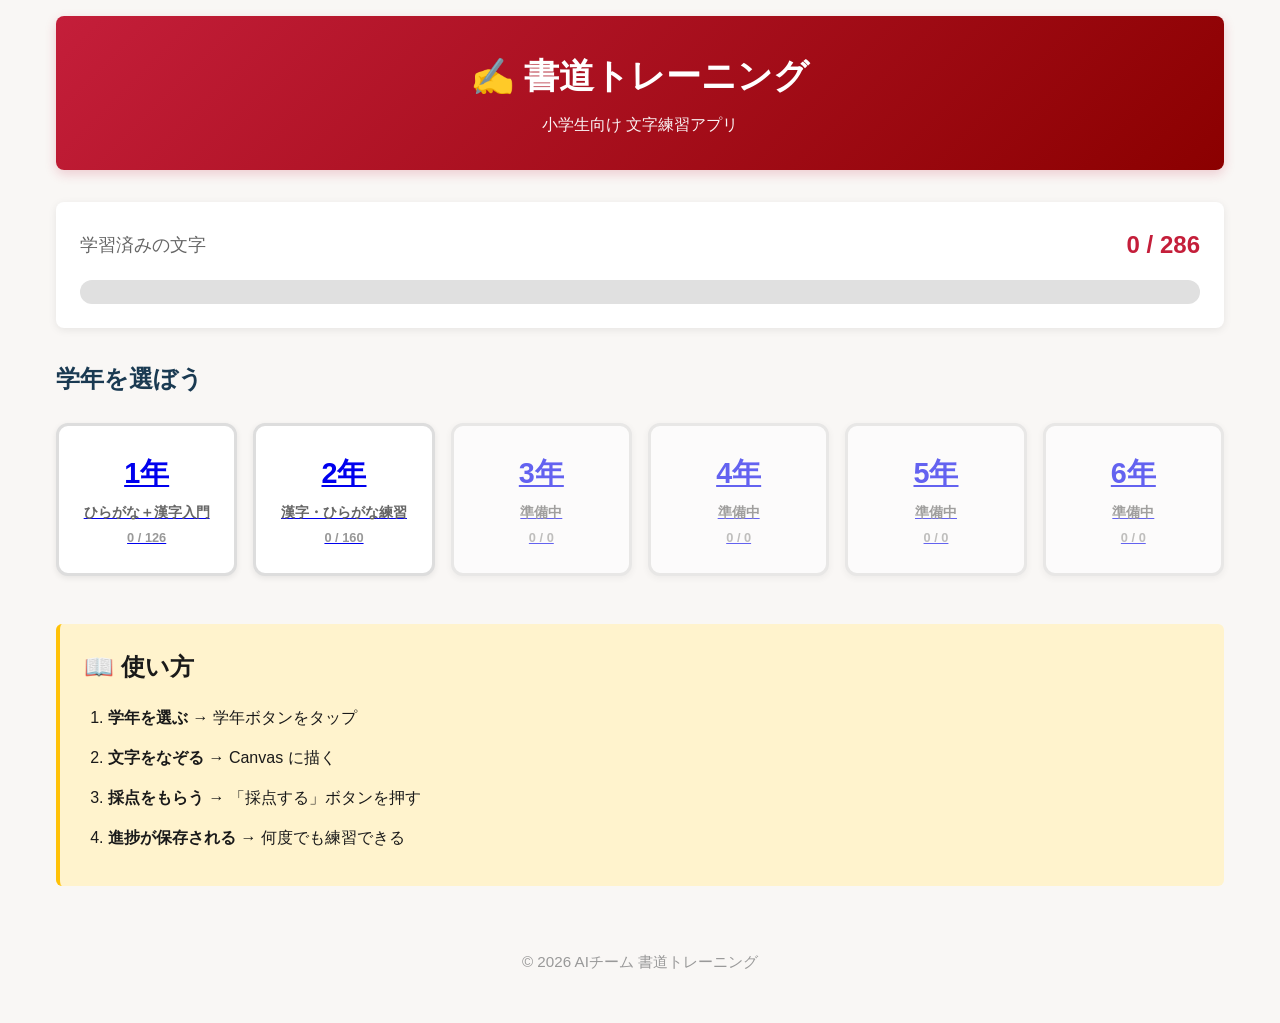
==== index.html @ a256efbf "初期化: 書道トレーニング MVP（Week 1-2 企画・設計フェーズ完了）" ====
<!DOCTYPE html>
<html lang="ja">
<head>
  <meta charset="utf-8">
  <meta name="viewport" content="width=device-width, initial-scale=1">
  <title>書道トレーニング | 小学生向け</title>
  <link rel="stylesheet" href="css/style.css">
</head>
<body>
  <div class="container">
    <header class="shodo-header">
      <h1>✍️ 書道トレーニング</h1>
      <p>小学生向け 文字練習アプリ</p>
    </header>

    <section class="progress-card">
      <div class="progress-stat">
        <span>学習済みの文字</span>
        <b id="statNum">0 / 0</b>
      </div>
      <div class="bar"><i id="barFill"></i></div>
    </section>

    <section class="grade-section">
      <h2>学年を選ぼう</h2>
      <div class="grade-grid" id="gradeGrid">
        <!-- JS で動的生成 -->
      </div>
    </section>

    <section class="tutorial-card">
      <h2>📖 使い方</h2>
      <ol>
        <li><strong>学年を選ぶ</strong> → 学年ボタンをタップ</li>
        <li><strong>文字をなぞる</strong> → Canvas に描く</li>
        <li><strong>採点をもらう</strong> → 「採点する」ボタンを押す</li>
        <li><strong>進捗が保存される</strong> → 何度でも練習できる</li>
      </ol>
    </section>

    <footer class="footer">
      <p>© 2026 AIチーム 書道トレーニング</p>
    </footer>
  </div>

  <script src="data/grades-meta.js"></script>
  <script src="js/storage.js"></script>
  <script src="js/dashboard.js"></script>
</body>
</html>
---- css/style.css ----
/*
 * 書道トレーニング スタイルシート
 * デザイン: 彩(Aya) UX/UIデザイナー
 * 小学生向け親しみやすい配色・大型ボタン・レスポンシブ対応
 */

* {
  margin: 0;
  padding: 0;
  box-sizing: border-box;
}

html {
  font-size: 16px;
}

body {
  font-family: "Yu Gothic", "Segoe UI", "Apple SD Gothic Neo", sans-serif;
  background-color: #f9f7f5;
  color: #1a1a1a;
  line-height: 1.6;
}

.container {
  max-width: 1200px;
  margin: 0 auto;
  padding: 1rem;
}

/* ========== ダッシュボード ========== */

.shodo-header {
  background: linear-gradient(135deg, #c41e3a 0%, #8b0000 100%);
  color: white;
  padding: 2rem 1.5rem;
  border-radius: 8px;
  text-align: center;
  margin-bottom: 2rem;
  box-shadow: 0 4px 12px rgba(196, 30, 58, 0.2);
}

.shodo-header h1 {
  font-size: 2.2rem;
  margin-bottom: 0.5rem;
}

.shodo-header p {
  font-size: 1rem;
  opacity: 0.95;
}

/* 進捗カード */
.progress-card {
  background: white;
  padding: 1.5rem;
  border-radius: 8px;
  margin-bottom: 2rem;
  box-shadow: 0 2px 8px rgba(0, 0, 0, 0.08);
}

.progress-stat {
  display: flex;
  justify-content: space-between;
  align-items: center;
  margin-bottom: 1rem;
  font-size: 1.1rem;
}

.progress-stat span {
  font-weight: 500;
  color: #666;
}

.progress-stat b {
  font-size: 1.5rem;
  color: #c41e3a;
}

.bar {
  width: 100%;
  height: 24px;
  background: #e0e0e0;
  border-radius: 12px;
  overflow: hidden;
}

.bar i {
  display: block;
  height: 100%;
  background: linear-gradient(90deg, #2d7d3a, #4db347);
  border-radius: 12px;
  width: 0%;
  transition: width 0.3s ease;
}

/* 学年セクション */
.grade-section {
  margin-bottom: 3rem;
}

.grade-section h2 {
  font-size: 1.5rem;
  margin-bottom: 1.5rem;
  color: #1a3a52;
}

.grade-grid {
  display: grid;
  grid-template-columns: repeat(auto-fit, minmax(120px, 1fr));
  gap: 1rem;
  margin-bottom: 2rem;
}

.grade-btn {
  padding: 1.5rem;
  background: white;
  border: 3px solid #ddd;
  border-radius: 12px;
  cursor: pointer;
  text-align: center;
  font-size: 1.1rem;
  font-weight: 600;
  transition: all 0.2s;
  box-shadow: 0 2px 6px rgba(0, 0, 0, 0.08);
}

.grade-btn:hover {
  background: #f0f8ff;
  border-color: #c41e3a;
  transform: translateY(-2px);
  box-shadow: 0 4px 12px rgba(196, 30, 58, 0.15);
}

.grade-btn:active {
  transform: translateY(0);
  box-shadow: 0 2px 6px rgba(196, 30, 58, 0.15);
}

.grade-btn.completed {
  background: #2d7d3a;
  color: white;
  border-color: #2d7d3a;
}

/* チュートリアルカード */
.tutorial-card {
  background: #fff3cd;
  border-left: 4px solid #ffc107;
  padding: 1.5rem;
  border-radius: 6px;
  margin-bottom: 2rem;
}

.tutorial-card h2 {
  margin-bottom: 1rem;
  color: #1a1a1a;
}

.tutorial-card ol {
  margin-left: 1.5rem;
  line-height: 2;
}

.tutorial-card li {
  margin-bottom: 0.5rem;
}

/* ========== レッスンページ ========== */

.lesson-container {
  padding-top: 1rem;
  padding-bottom: 2rem;
}

.lesson-header {
  margin-bottom: 2rem;
}

.back-link {
  display: inline-block;
  padding: 0.5rem 1rem;
  background: #f0f0f0;
  border-radius: 6px;
  color: #1a1a1a;
  text-decoration: none;
  font-weight: 500;
  margin-bottom: 1rem;
  transition: all 0.2s;
}

.back-link:hover {
  background: #e0e0e0;
}

.lesson-header h1 {
  font-size: 1.8rem;
  color: #1a3a52;
}

.lesson-main {
  display: grid;
  grid-template-columns: 1fr 280px;
  gap: 2rem;
  margin-bottom: 3rem;
}

/* 文字表示カード */
.character-card {
  background: white;
  padding: 1.5rem;
  border-radius: 8px;
  box-shadow: 0 2px 8px rgba(0, 0, 0, 0.08);
}

.char-display {
  text-align: center;
  margin-bottom: 1.5rem;
  padding-bottom: 1.5rem;
  border-bottom: 2px solid #e0e0e0;
}

.char-name {
  font-size: 4rem;
  font-weight: 700;
  color: #c41e3a;
  line-height: 1;
  margin-bottom: 0.5rem;
}

.char-display p {
  font-size: 1rem;
}

.char-display .example {
  font-size: 0.95rem;
  color: #666;
  margin-top: 0.5rem;
}

/* Canvas セクション */
.canvas-section {
  margin-bottom: 1.5rem;
}

.instruction {
  text-align: center;
  font-size: 1rem;
  color: #666;
  margin-bottom: 1rem;
  font-weight: 500;
}

#drawingCanvas {
  display: block;
  width: 100%;
  max-width: 400px;
  height: auto;
  margin: 0 auto 1.5rem;
  border: 3px solid #333;
  background: white;
  border-radius: 8px;
  cursor: crosshair;
  touch-action: none;
  box-shadow: 0 2px 8px rgba(0, 0, 0, 0.1);
}

.canvas-buttons {
  display: flex;
  gap: 1rem;
  justify-content: center;
}

/* ボタン */
.btn {
  padding: 0.75rem 1.5rem;
  border: none;
  border-radius: 6px;
  font-size: 1rem;
  font-weight: 600;
  cursor: pointer;
  transition: all 0.2s;
  min-width: 120px;
  touch-action: manipulation;
}

.btn.primary {
  background: #c41e3a;
  color: white;
  min-height: 48px;
  min-width: 140px;
}

.btn.primary:hover {
  background: #a01630;
  box-shadow: 0 4px 12px rgba(196, 30, 58, 0.3);
}

.btn.primary:active {
  transform: scale(0.98);
  box-shadow: 0 2px 6px rgba(196, 30, 58, 0.3);
}

.btn.secondary {
  background: #f0f0f0;
  color: #1a1a1a;
  border: 1px solid #ddd;
  min-height: 48px;
}

.btn.secondary:hover {
  background: #e0e0e0;
}

.btn.secondary:active {
  transform: scale(0.98);
}

/* フィードバックパネル */
.feedback-panel {
  background: #fff3cd;
  border-left: 4px solid #ffc107;
  padding: 1.5rem;
  border-radius: 6px;
  margin-top: 1.5rem;
}

.score-display {
  display: flex;
  align-items: center;
  gap: 1.5rem;
  margin-bottom: 1rem;
}

.score-circle {
  width: 80px;
  height: 80px;
  border-radius: 50%;
  background: white;
  display: flex;
  align-items: center;
  justify-content: center;
  font-size: 2rem;
  font-weight: 700;
  flex-shrink: 0;
}

.score-display h3 {
  margin-bottom: 0.3rem;
  font-size: 1rem;
  color: #666;
}

.score-value {
  font-size: 1.8rem;
  font-weight: 700;
  color: #c41e3a;
}

.feedback-text {
  font-size: 1rem;
  margin-bottom: 1rem;
  line-height: 1.6;
}

.feedback-text strong {
  color: #c41e3a;
}

/* 文字一覧 */
.character-list {
  background: white;
  padding: 1.5rem;
  border-radius: 8px;
  box-shadow: 0 2px 8px rgba(0, 0, 0, 0.08);
  height: fit-content;
  position: sticky;
  top: 1rem;
}

.character-list h3 {
  margin-bottom: 1rem;
  font-size: 1.1rem;
  color: #1a3a52;
}

.char-buttons {
  display: grid;
  grid-template-columns: repeat(3, 1fr);
  gap: 0.5rem;
  max-height: 600px;
  overflow-y: auto;
}

.char-button {
  padding: 0.7rem;
  background: white;
  border: 2px solid #ddd;
  border-radius: 6px;
  cursor: pointer;
  text-align: center;
  font-size: 1.2rem;
  font-weight: 600;
  transition: all 0.2s;
  min-height: 48px;
  display: flex;
  align-items: center;
  justify-content: center;
}

.char-button:hover {
  background: #f0f8ff;
  border-color: #c41e3a;
}

.char-button.solved {
  background: #2d7d3a;
  color: white;
  border-color: #2d7d3a;
}

.char-button.solved::after {
  content: "✓";
  font-size: 0.8em;
  margin-left: 0.2rem;
}

/* フッター */
.footer {
  text-align: center;
  padding: 2rem 1rem;
  color: #999;
  font-size: 0.95rem;
}

/* ========== レスポンシブ ========== */

@media (max-width: 768px) {
  html {
    font-size: 14px;
  }

  .shodo-header h1 {
    font-size: 1.8rem;
  }

  .lesson-main {
    grid-template-columns: 1fr;
  }

  .character-list {
    position: static;
  }

  .char-buttons {
    grid-template-columns: repeat(5, 1fr);
  }

  .grade-grid {
    grid-template-columns: repeat(3, 1fr);
  }

  .canvas-buttons {
    flex-direction: column;
  }

  .canvas-buttons .btn {
    width: 100%;
  }
}

@media (max-width: 480px) {
  html {
    font-size: 13px;
  }

  .container {
    padding: 0.75rem;
  }

  .shodo-header {
    padding: 1.5rem 1rem;
  }

  .shodo-header h1 {
    font-size: 1.5rem;
  }

  .char-name {
    font-size: 3rem;
  }

  .grade-grid {
    grid-template-columns: repeat(2, 1fr);
  }

  .char-buttons {
    grid-template-columns: repeat(4, 1fr);
  }

  #drawingCanvas {
    max-width: 100%;
    border-width: 2px;
  }

  .score-display {
    flex-direction: column;
    text-align: center;
  }

  .score-circle {
    width: 70px;
    height: 70px;
  }
}

/* ========== ダークモード対応（将来） ========== */

@media (prefers-color-scheme: dark) {
  body {
    background-color: #1a1a1a;
    color: #f5f5f5;
  }

  .btn.secondary {
    background: #2a2a2a;
    color: #f5f5f5;
    border-color: #444;
  }
}
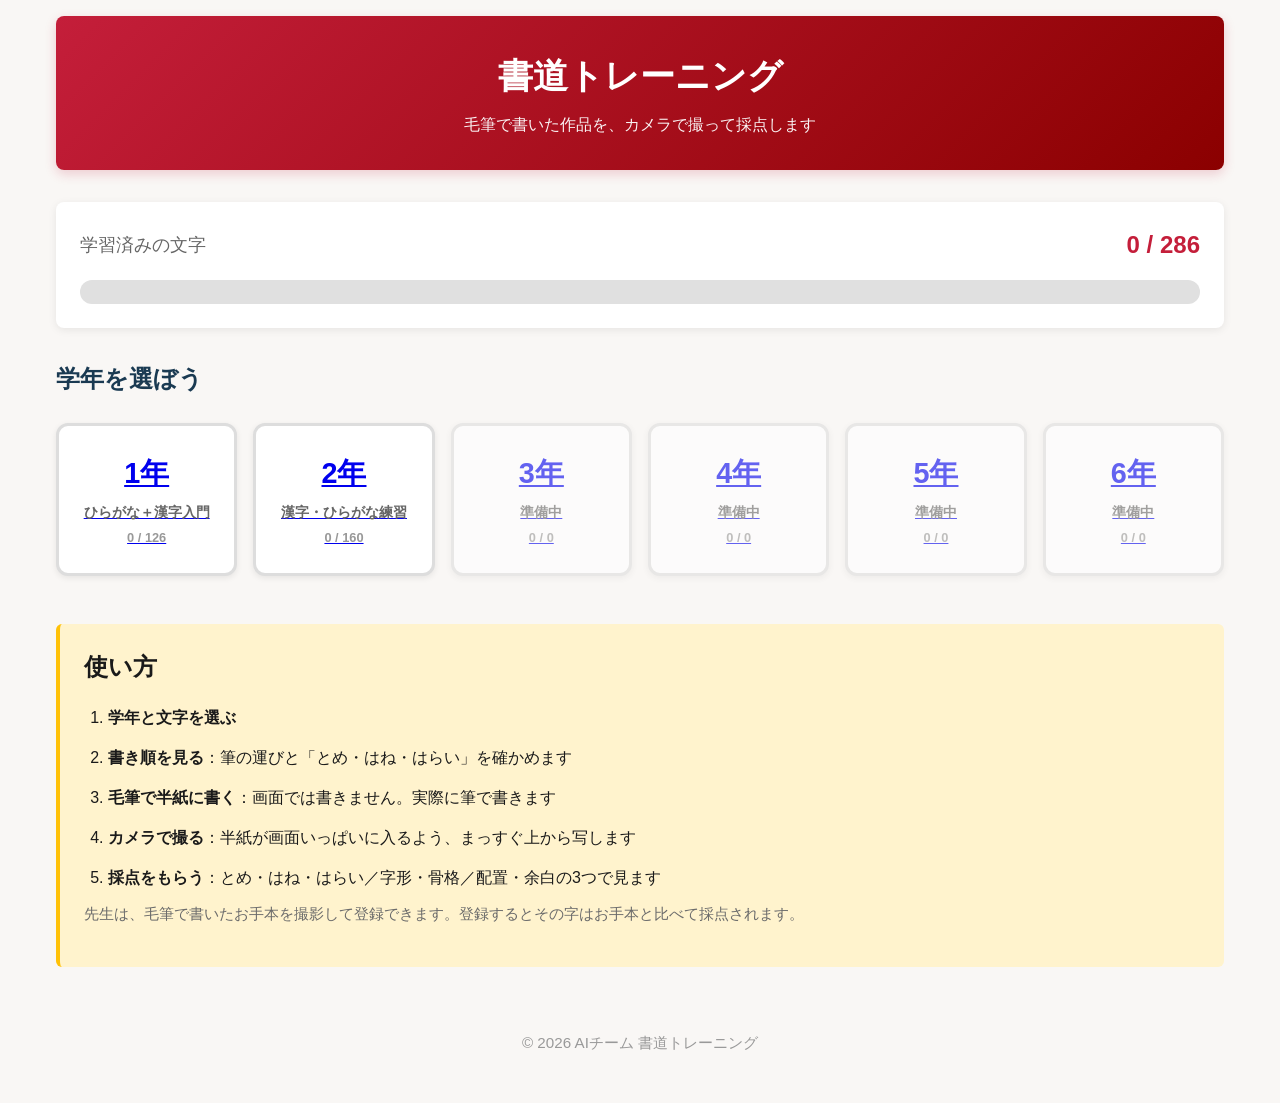
==== commit 57463f65: "マウス描画をやめ、毛筆作品をカメラで撮って採点する方式に全面変更 画面上でなぞる練習は実際の毛筆の役に立たないため、半紙に毛筆で書いた 作品を撮影して採点する流れに作り直した。  - js/image" ====
--- a/index.html
+++ b/index.html
@@ -9,8 +9,8 @@
 <body>
   <div class="container">
     <header class="shodo-header">
-      <h1>✍️ 書道トレーニング</h1>
-      <p>小学生向け 文字練習アプリ</p>
+      <h1>書道トレーニング</h1>
+      <p>毛筆で書いた作品を、カメラで撮って採点します</p>
     </header>
 
     <section class="progress-card">
@@ -29,13 +29,17 @@
     </section>
 
     <section class="tutorial-card">
-      <h2>📖 使い方</h2>
+      <h2>使い方</h2>
       <ol>
-        <li><strong>学年を選ぶ</strong> → 学年ボタンをタップ</li>
-        <li><strong>文字をなぞる</strong> → Canvas に描く</li>
-        <li><strong>採点をもらう</strong> → 「採点する」ボタンを押す</li>
-        <li><strong>進捗が保存される</strong> → 何度でも練習できる</li>
+        <li><strong>学年と文字を選ぶ</strong></li>
+        <li><strong>書き順を見る</strong>：筆の運びと「とめ・はね・はらい」を確かめます</li>
+        <li><strong>毛筆で半紙に書く</strong>：画面では書きません。実際に筆で書きます</li>
+        <li><strong>カメラで撮る</strong>：半紙が画面いっぱいに入るよう、まっすぐ上から写します</li>
+        <li><strong>採点をもらう</strong>：とめ・はね・はらい／字形・骨格／配置・余白の3つで見ます</li>
       </ol>
+      <p class="note">
+        先生は、毛筆で書いたお手本を撮影して登録できます。登録するとその字はお手本と比べて採点されます。
+      </p>
     </section>
 
     <footer class="footer">
--- a/css/style.css
+++ b/css/style.css
@@ -165,7 +165,7 @@
   margin-bottom: 0.5rem;
 }
 
-/* ========== レッスンページ ========== */
+/* ========== レッスンページ 共通 ========== */
 
 .lesson-container {
   padding-top: 1rem;
@@ -173,7 +173,7 @@
 }
 
 .lesson-header {
-  margin-bottom: 2rem;
+  margin-bottom: 1.5rem;
 }
 
 .back-link {
@@ -185,7 +185,7 @@
   text-decoration: none;
   font-weight: 500;
   margin-bottom: 1rem;
-  transition: all 0.2s;
+  transition: background 0.2s;
 }
 
 .back-link:hover {
@@ -199,217 +199,585 @@
 
 .lesson-main {
   display: grid;
-  grid-template-columns: 1fr 280px;
-  gap: 2rem;
+  grid-template-columns: 1fr 260px;
+  gap: 1.5rem;
   margin-bottom: 3rem;
-}
-
-/* 文字表示カード */
-.character-card {
+  align-items: start;
+}
+
+.lesson-col {
+  display: flex;
+  flex-direction: column;
+  gap: 1.5rem;
+  min-width: 0;
+}
+
+.card {
   background: white;
   padding: 1.5rem;
-  border-radius: 8px;
+  border-radius: 10px;
   box-shadow: 0 2px 8px rgba(0, 0, 0, 0.08);
 }
 
-.char-display {
-  text-align: center;
-  margin-bottom: 1.5rem;
-  padding-bottom: 1.5rem;
-  border-bottom: 2px solid #e0e0e0;
+.card-title {
+  font-size: 1.25rem;
+  color: #1a3a52;
+  margin-bottom: 0.5rem;
+}
+
+.sub-title {
+  font-size: 1.05rem;
+  color: #1a3a52;
+  margin: 1.25rem 0 0.75rem;
+}
+
+.note {
+  font-size: 0.95rem;
+  color: #6b6b6b;
+  margin-bottom: 1rem;
+}
+
+/* ========== 1. 今日の文字 ========== */
+
+.char-head {
+  display: flex;
+  align-items: center;
+  gap: 1.5rem;
 }
 
 .char-name {
-  font-size: 4rem;
+  font-size: 5rem;
   font-weight: 700;
   color: #c41e3a;
   line-height: 1;
-  margin-bottom: 0.5rem;
-}
-
-.char-display p {
+  flex-shrink: 0;
+  font-family: "Hiragino Mincho ProN", "Yu Mincho", serif;
+}
+
+.char-meta {
+  min-width: 0;
+}
+
+.char-reading {
+  font-size: 1.15rem;
+  font-weight: 600;
+}
+
+.char-example,
+.char-explain {
+  font-size: 0.95rem;
+  color: #6b6b6b;
+}
+
+.char-point {
+  margin-top: 1rem;
+  padding: 0.75rem 1rem;
+  background: #fdf3e7;
+  border-left: 4px solid #d97d2c;
+  border-radius: 4px;
+  font-size: 0.95rem;
+}
+
+/* ========== 2. 書き順アニメーション ========== */
+
+.anim-stage {
+  display: flex;
+  justify-content: center;
+}
+
+#animCanvas {
+  width: 100%;
+  max-width: 340px;
+  height: auto;
+  border: 2px solid #ded7cf;
+  border-radius: 8px;
+  background: #fffdfa;
+}
+
+.btn-row {
+  display: flex;
+  flex-wrap: wrap;
+  gap: 0.75rem;
+  justify-content: center;
+  margin-top: 1rem;
+}
+
+.anim-caption {
+  margin-top: 0.75rem;
+  text-align: center;
+  font-size: 0.95rem;
+  color: #1a3a52;
+  min-height: 3rem;
+}
+
+/* とめ・はね・はらい 一覧 */
+.ending-list {
+  list-style: none;
+  display: flex;
+  flex-direction: column;
+  gap: 0.6rem;
+}
+
+.ending-item {
+  display: flex;
+  gap: 0.75rem;
+  align-items: flex-start;
+  padding: 0.6rem 0.8rem;
+  background: #f7f5f2;
+  border-radius: 6px;
+}
+
+.ending-tag {
+  flex-shrink: 0;
+  min-width: 4.2rem;
+  text-align: center;
+  padding: 0.2rem 0.5rem;
+  border-radius: 999px;
+  font-size: 0.9rem;
+  font-weight: 700;
+  color: white;
+}
+
+.kind-tome .ending-tag {
+  background: #1a3a52;
+}
+
+.kind-hane .ending-tag {
+  background: #c41e3a;
+}
+
+.kind-harai .ending-tag {
+  background: #2d7d3a;
+}
+
+.ending-item strong {
+  font-size: 0.95rem;
+}
+
+.ending-item p {
+  font-size: 0.9rem;
+  color: #6b6b6b;
+}
+
+/* ========== 3. カメラ ========== */
+
+.camera-stage {
+  position: relative;
+  width: 100%;
+  aspect-ratio: 4 / 3;
+  background: #2b2b2b;
+  border-radius: 8px;
+  overflow: hidden;
+  display: flex;
+  align-items: center;
+  justify-content: center;
+}
+
+.camera-stage video,
+.camera-stage img {
+  width: 100%;
+  height: 100%;
+  object-fit: contain;
+  display: block;
+}
+
+/* hidden 属性は、display を持つどの指定よりも優先する */
+[hidden] {
+  display: none !important;
+}
+
+.camera-guide {
+  position: absolute;
+  inset: 8%;
+  border: 3px dashed rgba(255, 255, 255, 0.65);
+  border-radius: 4px;
+  pointer-events: none;
+  display: none;
+}
+
+.camera-stage.live .camera-guide {
+  display: block;
+}
+
+.camera-placeholder {
+  position: absolute;
+  color: #ddd;
   font-size: 1rem;
-}
-
-.char-display .example {
+  text-align: center;
+  padding: 1rem;
+}
+
+.camera-controls {
+  display: flex;
+  flex-wrap: wrap;
+  gap: 1rem;
+  margin-top: 1rem;
+}
+
+.field {
+  display: flex;
+  flex-direction: column;
+  gap: 0.25rem;
+  font-size: 0.9rem;
+  color: #6b6b6b;
+}
+
+.field select {
+  min-height: 44px;
+  padding: 0 0.6rem;
+  font-size: 1rem;
+  border: 2px solid #ddd;
+  border-radius: 6px;
+  background: white;
+  max-width: 16rem;
+}
+
+.camera-status {
+  margin-top: 0.75rem;
   font-size: 0.95rem;
-  color: #666;
-  margin-top: 0.5rem;
-}
-
-/* Canvas セクション */
-.canvas-section {
-  margin-bottom: 1.5rem;
-}
-
-.instruction {
-  text-align: center;
-  font-size: 1rem;
-  color: #666;
-  margin-bottom: 1rem;
-  font-weight: 500;
-}
-
-#drawingCanvas {
-  display: block;
-  width: 100%;
-  max-width: 400px;
-  height: auto;
-  margin: 0 auto 1.5rem;
-  border: 3px solid #333;
+  min-height: 1.5rem;
+  color: #6b6b6b;
+}
+
+.camera-status.ok {
+  color: #2d7d3a;
+  font-weight: 600;
+}
+
+.camera-status.warn {
+  color: #a9611c;
+  font-weight: 600;
+}
+
+.camera-status.error {
+  color: #c41e3a;
+  font-weight: 600;
+}
+
+/* 切り出した字のプレビュー */
+.split-row {
+  display: flex;
+  flex-wrap: wrap;
+  gap: 1rem;
+}
+
+.split-item {
+  display: flex;
+  flex-direction: column;
+  align-items: center;
+  gap: 0.3rem;
+  font-size: 1.1rem;
+  font-weight: 600;
+}
+
+.split-item canvas {
+  border: 2px solid #ded7cf;
+  border-radius: 6px;
   background: white;
-  border-radius: 8px;
-  cursor: crosshair;
-  touch-action: none;
-  box-shadow: 0 2px 8px rgba(0, 0, 0, 0.1);
-}
-
-.canvas-buttons {
-  display: flex;
-  gap: 1rem;
-  justify-content: center;
-}
-
-/* ボタン */
+}
+
+/* ========== ボタン ========== */
+
 .btn {
-  padding: 0.75rem 1.5rem;
+  padding: 0.75rem 1.25rem;
   border: none;
   border-radius: 6px;
   font-size: 1rem;
   font-weight: 600;
   cursor: pointer;
-  transition: all 0.2s;
-  min-width: 120px;
+  transition: background 0.2s, box-shadow 0.2s, transform 0.1s;
+  min-height: 48px;
+  min-width: 130px;
   touch-action: manipulation;
+}
+
+.btn.large {
+  font-size: 1.15rem;
+  min-width: 200px;
 }
 
 .btn.primary {
   background: #c41e3a;
   color: white;
-  min-height: 48px;
-  min-width: 140px;
-}
-
-.btn.primary:hover {
+}
+
+.btn.primary:hover:not(:disabled) {
   background: #a01630;
   box-shadow: 0 4px 12px rgba(196, 30, 58, 0.3);
-}
-
-.btn.primary:active {
-  transform: scale(0.98);
-  box-shadow: 0 2px 6px rgba(196, 30, 58, 0.3);
 }
 
 .btn.secondary {
   background: #f0f0f0;
   color: #1a1a1a;
   border: 1px solid #ddd;
-  min-height: 48px;
-}
-
-.btn.secondary:hover {
-  background: #e0e0e0;
-}
-
-.btn.secondary:active {
+}
+
+.btn.secondary:hover:not(:disabled) {
+  background: #e3e3e3;
+}
+
+.btn:active:not(:disabled) {
   transform: scale(0.98);
 }
 
-/* フィードバックパネル */
+.btn:disabled {
+  opacity: 0.45;
+  cursor: not-allowed;
+}
+
+/* ファイル選択をボタンの見た目にする */
+.file-btn {
+  display: inline-flex;
+  align-items: center;
+  justify-content: center;
+  position: relative;
+  overflow: hidden;
+}
+
+.file-btn input[type="file"] {
+  position: absolute;
+  inset: 0;
+  opacity: 0;
+  cursor: pointer;
+}
+
+/* ========== 4. 採点結果 ========== */
+
 .feedback-panel {
-  background: #fff3cd;
-  border-left: 4px solid #ffc107;
-  padding: 1.5rem;
-  border-radius: 6px;
-  margin-top: 1.5rem;
+  border-left: 6px solid #c41e3a;
 }
 
 .score-display {
   display: flex;
   align-items: center;
   gap: 1.5rem;
-  margin-bottom: 1rem;
+  margin: 1rem 0 1.5rem;
 }
 
 .score-circle {
-  width: 80px;
-  height: 80px;
+  width: 88px;
+  height: 88px;
   border-radius: 50%;
-  background: white;
+  background: #ccc;
+  color: white;
   display: flex;
   align-items: center;
   justify-content: center;
+  font-size: 2.2rem;
+  font-weight: 700;
+  flex-shrink: 0;
+}
+
+.score-body {
+  min-width: 0;
+}
+
+.score-value {
   font-size: 2rem;
   font-weight: 700;
-  flex-shrink: 0;
-}
-
-.score-display h3 {
-  margin-bottom: 0.3rem;
+  color: #1a3a52;
+  line-height: 1.2;
+}
+
+.score-value .unit {
+  font-size: 1.1rem;
+  margin-left: 0.2rem;
+}
+
+.score-source {
+  font-size: 0.9rem;
+  color: #6b6b6b;
+}
+
+/* 3観点のバー */
+.axis-list {
+  list-style: none;
+  display: flex;
+  flex-direction: column;
+  gap: 0.9rem;
+  margin-bottom: 1.5rem;
+}
+
+.axis-head {
+  display: flex;
+  justify-content: space-between;
+  align-items: baseline;
+  font-size: 0.95rem;
+  margin-bottom: 0.25rem;
+}
+
+.axis-head small {
+  color: #9b948c;
+  font-weight: 400;
+}
+
+.axis-head strong {
+  font-size: 1.1rem;
+  color: #1a3a52;
+}
+
+.axis-bar {
+  height: 14px;
+  background: #ebe7e2;
+  border-radius: 7px;
+  overflow: hidden;
+}
+
+.axis-fill {
+  height: 100%;
+  border-radius: 7px;
+  transition: width 0.4s ease;
+}
+
+.feedback-text {
+  background: #fff8e8;
+  border-radius: 6px;
+  padding: 1rem 1.25rem;
+  margin-bottom: 1.5rem;
+}
+
+.feedback-text p {
   font-size: 1rem;
-  color: #666;
-}
-
-.score-value {
-  font-size: 1.8rem;
+  margin-bottom: 0.5rem;
+}
+
+.feedback-text p:last-child {
+  margin-bottom: 0;
+}
+
+/* 文字ごとの結果 */
+.char-results {
+  display: flex;
+  flex-wrap: wrap;
+  gap: 1rem;
+}
+
+.char-result {
+  flex: 1 1 220px;
+  border: 2px solid #ebe7e2;
+  border-radius: 8px;
+  padding: 0.9rem 1rem;
+}
+
+.char-result-head {
+  display: flex;
+  align-items: center;
+  gap: 0.75rem;
+  margin-bottom: 0.5rem;
+}
+
+.char-result-head .crc {
+  font-size: 2rem;
   font-weight: 700;
   color: #c41e3a;
-}
-
-.feedback-text {
-  font-size: 1rem;
-  margin-bottom: 1rem;
-  line-height: 1.6;
-}
-
-.feedback-text strong {
-  color: #c41e3a;
-}
-
-/* 文字一覧 */
+  font-family: "Hiragino Mincho ProN", "Yu Mincho", serif;
+  line-height: 1;
+}
+
+.char-result-head strong {
+  font-size: 1.1rem;
+  color: #1a3a52;
+}
+
+.check-list {
+  list-style: none;
+  display: flex;
+  flex-direction: column;
+  gap: 0.3rem;
+}
+
+.check-list li {
+  display: flex;
+  gap: 0.5rem;
+  font-size: 0.92rem;
+}
+
+.check-list .mark {
+  font-weight: 700;
+}
+
+.check-list .ok .mark {
+  color: #2d7d3a;
+}
+
+.check-list .ng .mark {
+  color: #d97d2c;
+}
+
+/* ========== 5. 先生用 ========== */
+
+.teacher-card {
+  background: #f6f8fa;
+}
+
+.teacher-state {
+  display: flex;
+  align-items: center;
+  gap: 1rem;
+  margin-bottom: 0.5rem;
+}
+
+.state-on {
+  color: #2d7d3a;
+  font-weight: 600;
+}
+
+.state-off {
+  color: #6b6b6b;
+}
+
+.ref-thumb {
+  width: 72px;
+  height: 72px;
+  object-fit: cover;
+  border: 2px solid #ded7cf;
+  border-radius: 6px;
+  background: white;
+}
+
+/* ========== 文字一覧 ========== */
+
 .character-list {
-  background: white;
-  padding: 1.5rem;
-  border-radius: 8px;
-  box-shadow: 0 2px 8px rgba(0, 0, 0, 0.08);
-  height: fit-content;
   position: sticky;
   top: 1rem;
-}
-
-.character-list h3 {
-  margin-bottom: 1rem;
-  font-size: 1.1rem;
-  color: #1a3a52;
+  height: fit-content;
+}
+
+.character-list .sub-title {
+  margin-top: 0;
 }
 
 .char-buttons {
   display: grid;
   grid-template-columns: repeat(3, 1fr);
   gap: 0.5rem;
-  max-height: 600px;
+  max-height: 60vh;
   overflow-y: auto;
 }
 
 .char-button {
-  padding: 0.7rem;
+  position: relative;
+  padding: 0.7rem 0.3rem;
   background: white;
   border: 2px solid #ddd;
   border-radius: 6px;
   cursor: pointer;
   text-align: center;
-  font-size: 1.2rem;
+  font-size: 1.3rem;
   font-weight: 600;
+  font-family: "Hiragino Mincho ProN", "Yu Mincho", serif;
   transition: all 0.2s;
   min-height: 48px;
-  display: flex;
-  align-items: center;
-  justify-content: center;
 }
 
 .char-button:hover {
-  background: #f0f8ff;
   border-color: #c41e3a;
+}
+
+.char-button.active {
+  border-color: #c41e3a;
+  border-width: 3px;
+  background: #fdf0f2;
 }
 
 .char-button.solved {
@@ -418,13 +786,25 @@
   border-color: #2d7d3a;
 }
 
-.char-button.solved::after {
-  content: "✓";
-  font-size: 0.8em;
-  margin-left: 0.2rem;
-}
-
-/* フッター */
+.char-button.solved.active {
+  background: #2d7d3a;
+  border-color: #c41e3a;
+}
+
+/* 先生手本が登録されている印 */
+.char-button.has-ref::before {
+  content: "";
+  position: absolute;
+  top: 3px;
+  right: 3px;
+  width: 7px;
+  height: 7px;
+  border-radius: 50%;
+  background: #c41e3a;
+}
+
+/* ========== フッター ========== */
+
 .footer {
   text-align: center;
   padding: 2rem 1rem;
@@ -434,59 +814,56 @@
 
 /* ========== レスポンシブ ========== */
 
+@media (max-width: 860px) {
+  .lesson-main {
+    grid-template-columns: 1fr;
+  }
+
+  .character-list {
+    position: static;
+  }
+
+  .char-buttons {
+    grid-template-columns: repeat(6, 1fr);
+    max-height: none;
+  }
+}
+
 @media (max-width: 768px) {
   html {
-    font-size: 14px;
+    font-size: 15px;
   }
 
   .shodo-header h1 {
     font-size: 1.8rem;
   }
 
-  .lesson-main {
-    grid-template-columns: 1fr;
-  }
-
-  .character-list {
-    position: static;
-  }
-
-  .char-buttons {
-    grid-template-columns: repeat(5, 1fr);
-  }
-
   .grade-grid {
     grid-template-columns: repeat(3, 1fr);
   }
 
-  .canvas-buttons {
-    flex-direction: column;
-  }
-
-  .canvas-buttons .btn {
-    width: 100%;
+  .btn {
+    flex: 1 1 140px;
   }
 }
 
 @media (max-width: 480px) {
   html {
-    font-size: 13px;
+    font-size: 14px;
   }
 
   .container {
     padding: 0.75rem;
   }
 
-  .shodo-header {
-    padding: 1.5rem 1rem;
-  }
-
-  .shodo-header h1 {
-    font-size: 1.5rem;
+  .char-head {
+    flex-direction: column;
+    text-align: center;
+    gap: 0.75rem;
   }
 
   .char-name {
-    font-size: 3rem;
+    font-size: 4rem;
   }
 
   .grade-grid {
@@ -495,11 +872,6 @@
 
   .char-buttons {
     grid-template-columns: repeat(4, 1fr);
-  }
-
-  #drawingCanvas {
-    max-width: 100%;
-    border-width: 2px;
   }
 
   .score-display {
@@ -507,23 +879,11 @@
     text-align: center;
   }
 
-  .score-circle {
-    width: 70px;
-    height: 70px;
-  }
-}
-
-/* ========== ダークモード対応（将来） ========== */
-
-@media (prefers-color-scheme: dark) {
-  body {
-    background-color: #1a1a1a;
-    color: #f5f5f5;
-  }
-
-  .btn.secondary {
-    background: #2a2a2a;
-    color: #f5f5f5;
-    border-color: #444;
-  }
-}
+  .camera-controls {
+    flex-direction: column;
+  }
+
+  .field select {
+    max-width: 100%;
+  }
+}
